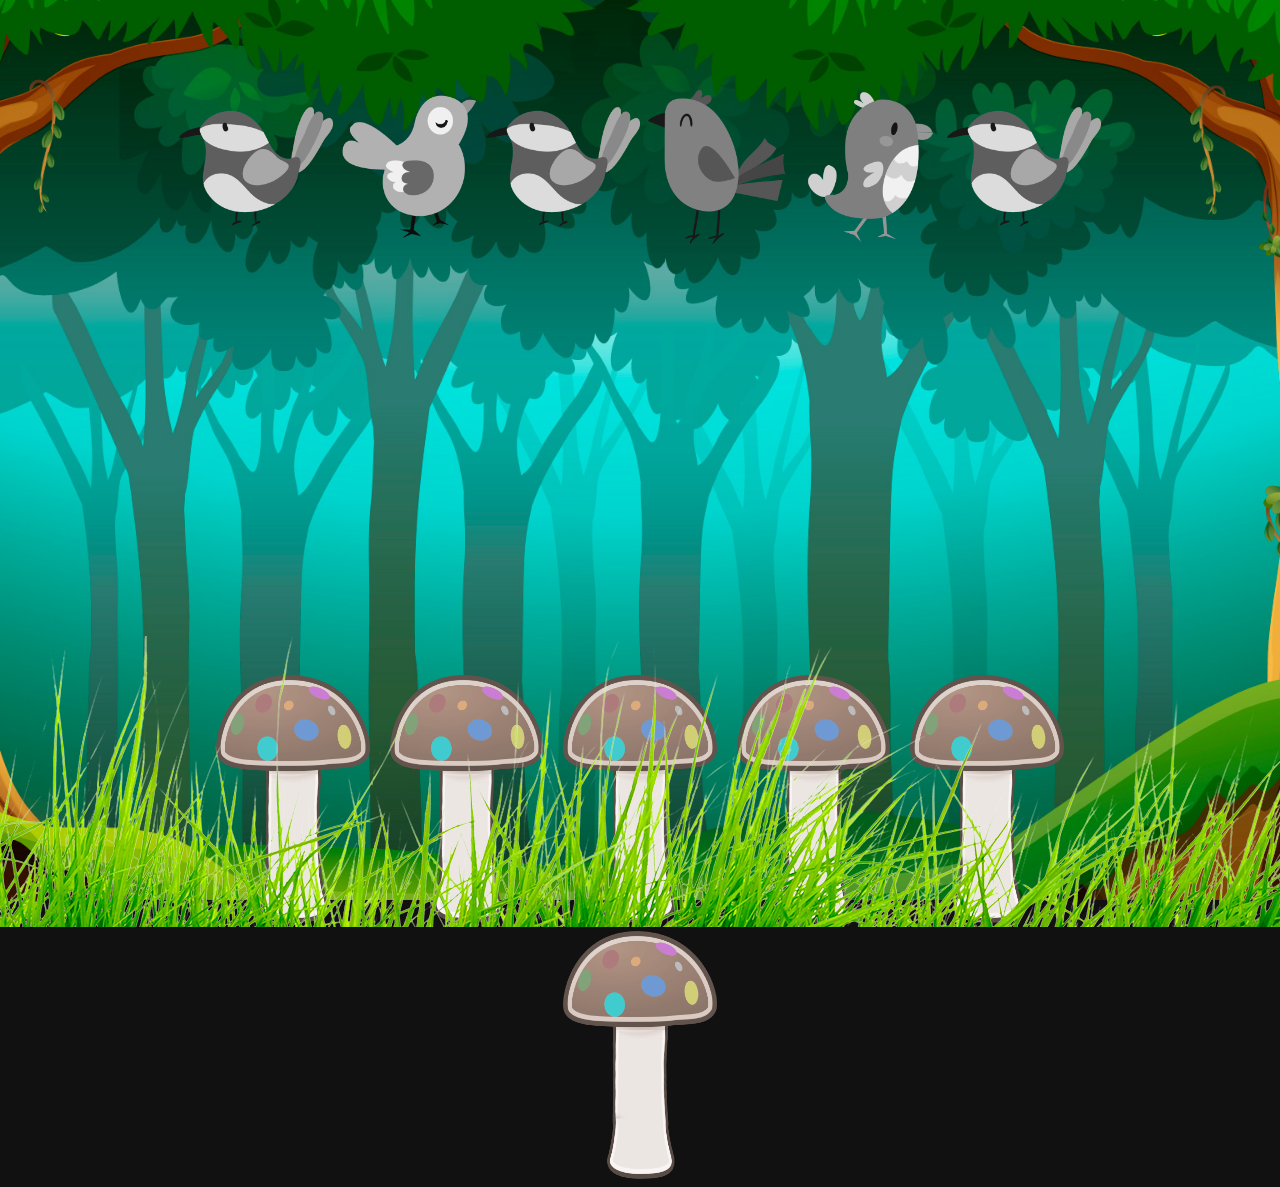
==== birds/index.html @ 83d4346f "birds" ====
<html>
<head>
<link rel="stylesheet" href="files/lights.css">
<script type="text/javascript" src="files/math.js"></script>
<script type="text/javascript" src="files/lights.js"></script>
</head>
<body>
<div id="game-wrapper" class="wrapper"><div id="light-wrapper"></div></div>
<div id="game-wrappercover" class="wrappercover"></div>

<div id="button-wrapper"></div>



</body>
</html>
---- birds/files/lights.css ----
body {
	overflow: hidden;
	background: #111;
	color: #fff;
	font-family: monospace;
	font-size:16px;
	background-image: url("forestback.jpg");
	background-repeat:no-repeat;
	background-size:cover;
	background-position: center;
}

#light-wrapper {	
	position: relative;
	top:0px;
    text-align: center;
	z-index:2;
}

#button-wrapper {	
	position: absolute;
	top:75%;
	width:80%;
	left:10%;
    text-align: center;
	z-index:6;
}

.wrapper {
	position: absolute;
    width:80%;
	height:80%;
    left:10%;
	top:10%;
	z-index:1;
}

.wrappercover {
	position: absolute;
    width:100%;
	height:100%;
    left:0%;
	bottom:-3%;
	z-index:8;
	background-image: url("grass.png");
	background-repeat:no-repeat;
	background-position: bottom;
	pointer-events: none;
}

.dimensions {
  position: absolute;
  top: 20px;
  left: 20px;
  background: #fff;
  color: #222;
  padding: 10px;
  border-radius: 5px;
  opacity: 0.5;
}

.imgbuttons {
	width:15%;
	margin-left:10px;
	margin-right:10px;
}

.imglamps {
	width:15%;
	vertical-align:top;
}
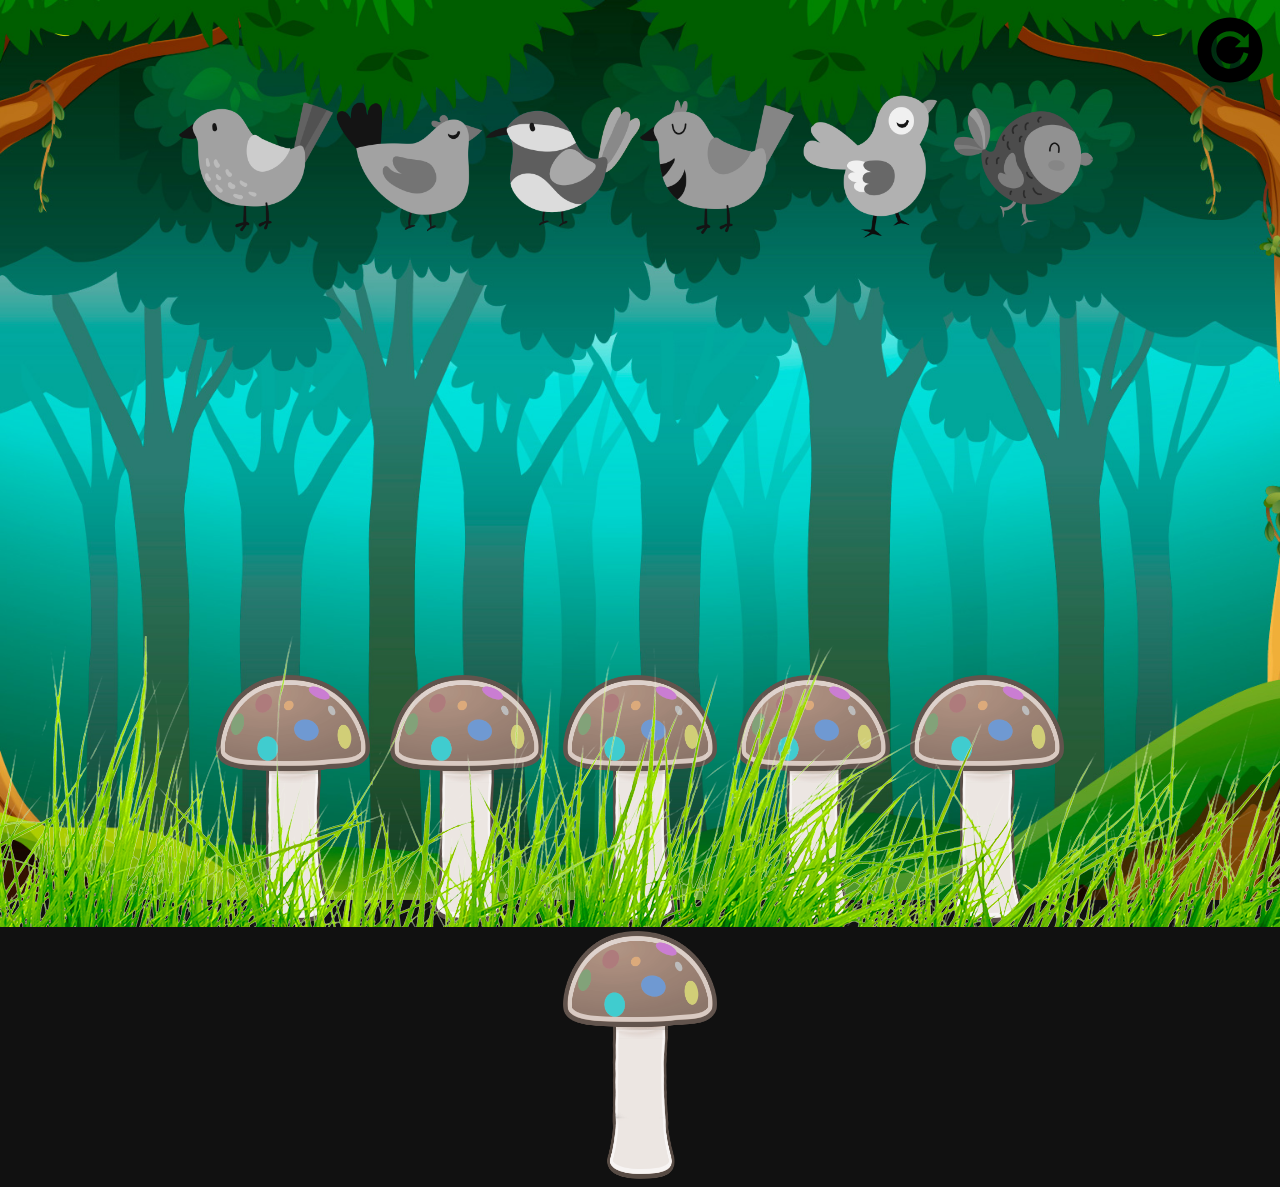
==== commit a085fd29: "Add reload button" ====
--- a/birds/index.html
+++ b/birds/index.html
@@ -1,16 +1,15 @@
 <html>
-<head>
-<link rel="stylesheet" href="files/lights.css">
-<script type="text/javascript" src="files/math.js"></script>
-<script type="text/javascript" src="files/lights.js"></script>
-</head>
-<body>
-<div id="game-wrapper" class="wrapper"><div id="light-wrapper"></div></div>
-<div id="game-wrappercover" class="wrappercover"></div>
+  <head>
+    <link rel="stylesheet" href="files/lights.css" />
+    <script type="text/javascript" src="files/math.js"></script>
+    <script type="text/javascript" src="files/lights.js"></script>
+  </head>
+  <body>
+    <div id="game-wrapper" class="wrapper"><div id="light-wrapper"></div></div>
+    <div id="game-wrappercover" class="wrappercover"></div>
 
-<div id="button-wrapper"></div>
+    <div id="button-wrapper"></div>
 
-
-
-</body>
-</html>+    <script src="../common-js/reloadButton.js"></script>
+  </body>
+</html>
